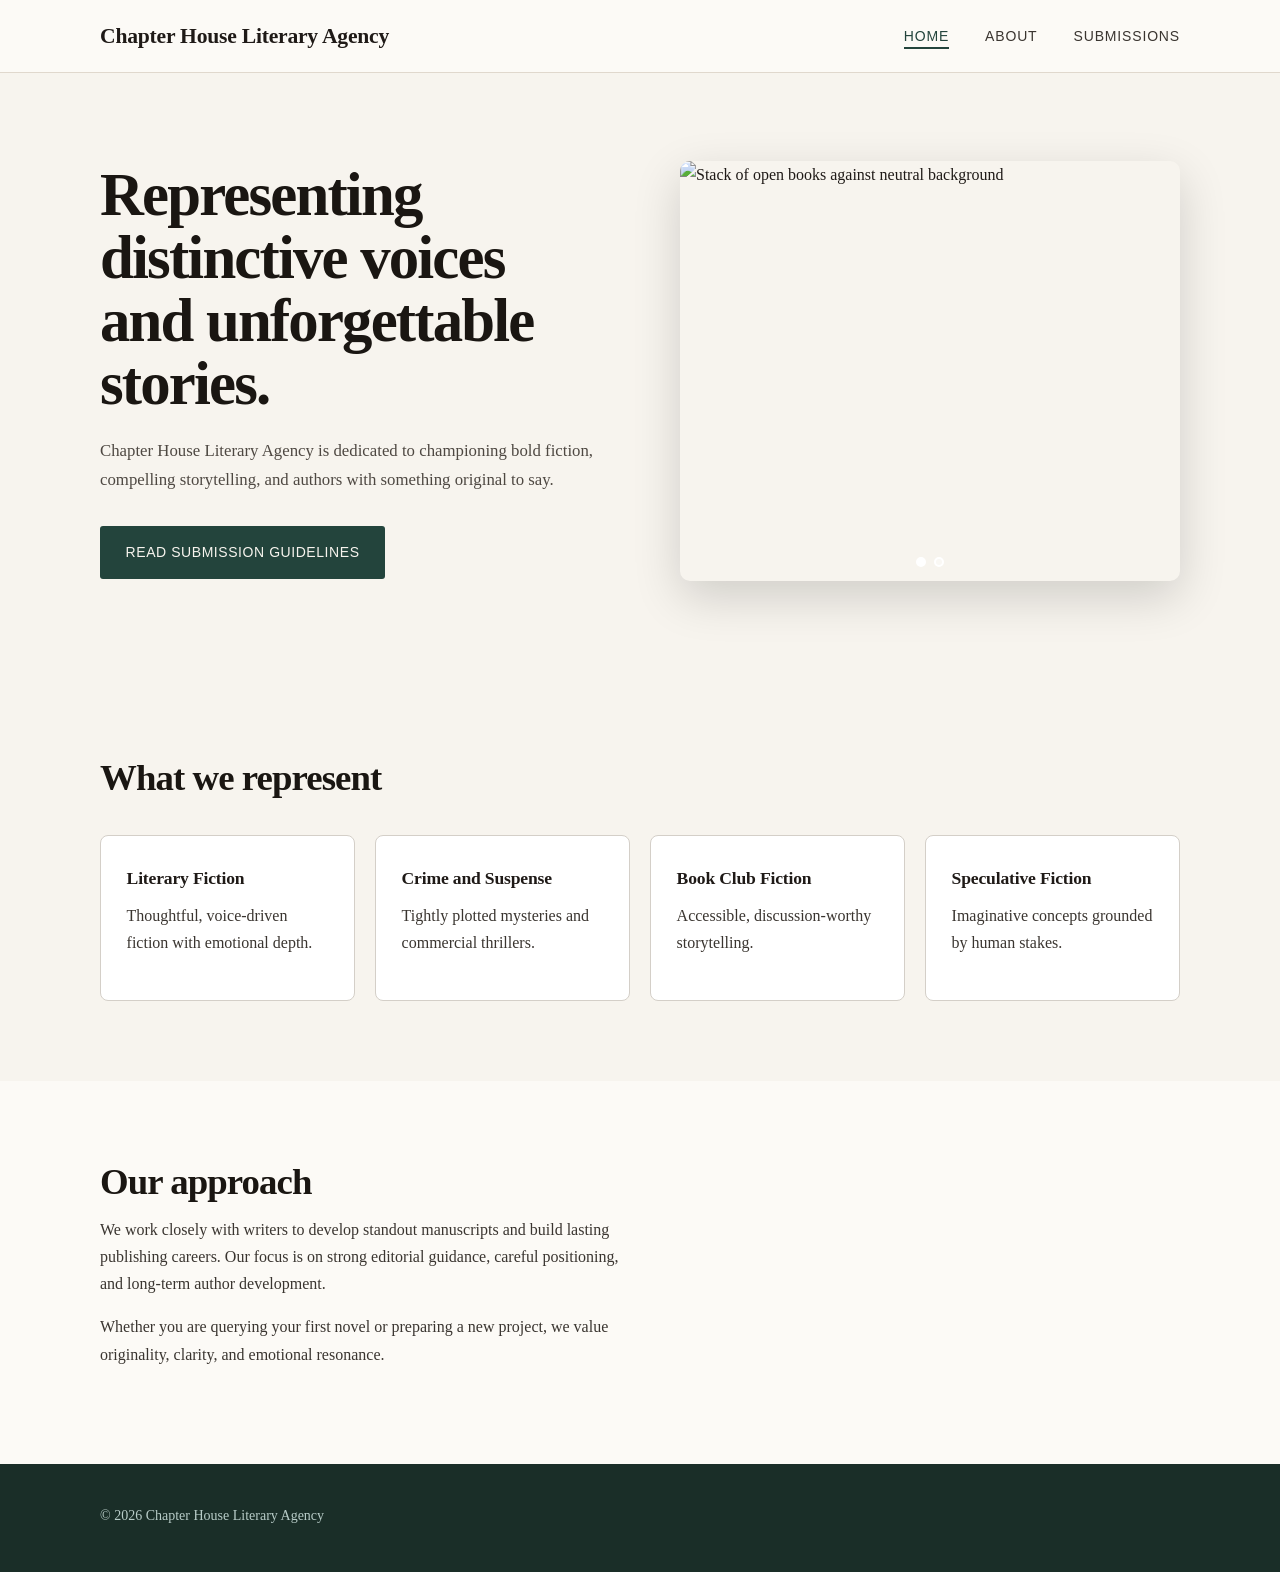
==== index.html @ 73fb73d8 "Add comments for image sources and slideshow logic Added comments for hero images and slideshow scri" ====
<!DOCTYPE html>
<html lang="en">
<head>
  <meta charset="UTF-8">
  <meta name="viewport" content="width=device-width, initial-scale=1.0">
  <title>Chapter House Literary Agency | Home</title>
  <link rel="stylesheet" href="style.css">
</head>
<body>

  <header>
    <div class="container top-bar">
      <div class="site-title">Chapter House Literary Agency</div>
      <nav aria-label="Main navigation">
        <ul>
          <li><a href="index.html" class="active">Home</a></li>
          <li><a href="about.html">About</a></li>
          <li><a href="submissions.html">Submissions</a></li>
        </ul>
      </nav>
    </div>
  </header>

  <main>
    <section class="hero">
      <div class="container hero-layout">
        <div class="hero-text">
          <h1>Representing distinctive voices and unforgettable stories.</h1>
          <p>
            Chapter House Literary Agency is dedicated to championing bold fiction,
            compelling storytelling, and authors with something original to say.
          </p>
          <a class="button" href="submissions.html">Read submission guidelines</a>
        </div>

<!-- Hero images sourced from Unsplash (https://unsplash.com)
       Licensed under the Unsplash Licence — https://unsplash.com/license -->
        
        <div class="slideshow">
          <img class="slide active-slide" src="https://images.unsplash.com/photo-1593430980369-68efc5a5eb34?q=80&w=2085&auto=format&fit=crop" alt="Stack of open books against neutral background">
          <img class="slide" src="https://images.unsplash.com/photo-1543002588-bfa74002ed7e?q=80&w=987&auto=format&fit=crop" alt="Wooden bookshelf full of books">

          <div class="slide-dots">
            <!-- Dot navigation pattern — adapted from:
     W3Schools, "How TO - Slideshow"
     https://www.w3schools.com/howto/howto_js_slideshow.asp -->
            <button class="dot active-dot" onclick="currentSlide(0)" aria-label="Image 1"></button>
            <button class="dot" onclick="currentSlide(1)" aria-label="Image 2"></button>
          </div>
        </div>
      </div>
    </section>

    <section class="section">
      <div class="container">
        <h2>What we represent</h2>
        <div class="card-grid">
          <article class="card">
            <h3>Literary Fiction</h3>
            <p>Thoughtful, voice-driven fiction with emotional depth.</p>
          </article>
          <article class="card">
            <h3>Crime and Suspense</h3>
            <p>Tightly plotted mysteries and commercial thrillers.</p>
          </article>
          <article class="card">
            <h3>Book Club Fiction</h3>
            <p>Accessible, discussion-worthy storytelling.</p>
          </article>
          <article class="card">
            <h3>Speculative Fiction</h3>
            <p>Imaginative concepts grounded by human stakes.</p>
          </article>
        </div>
      </div>
    </section>

    <section class="section">
      <div class="container">
        <h2>Our approach</h2>
        <p>We work closely with writers to develop standout manuscripts and build lasting publishing careers. Our focus is on strong editorial guidance, careful positioning, and long-term author development.</p>
        <p>Whether you are querying your first novel or preparing a new project, we value originality, clarity, and emotional resonance.</p>
      </div>
    </section>
  </main>

  <footer>
    <div class="container">
      <p>&copy; 2026 Chapter House Literary Agency</p>
    </div>
  </footer>

  <!-- Slideshow script — logic adapted from:
     MDN Web Docs, "setInterval()"
     https://developer.mozilla.org/en-US/docs/Web/API/setInterval
     MDN Web Docs, "Element.classList"
     https://developer.mozilla.org/en-US/docs/Web/API/Element/classList -->
  <script>
    let slideIndex = 0;
    const slides = document.querySelectorAll(".slide");
    const dots = document.querySelectorAll(".dot");

    function showSlide(n) {
      slides.forEach(s => s.classList.remove("active-slide"));
      dots.forEach(d => d.classList.remove("active-dot"));

      slideIndex = (n + slides.length) % slides.length;

      slides[slideIndex].classList.add("active-slide");
      dots[slideIndex].classList.add("active-dot");
    }

    function currentSlide(n) {
      showSlide(n);
      slideIndex = n;
    }

    setInterval(() => {
      slideIndex++;
      showSlide(slideIndex);
    }, 5000);
  </script>
</body>
</html>
---- style.css ----
/* ===================================
   Chapter House Literary Agency
   style.css — Full Rebuild
=================================== */

*, *::before, *::after {
  box-sizing: border-box;
  margin: 0;
  padding: 0;
}

body {
  font-family: Georgia, "Times New Roman", serif;
  background-color: #f7f4ee;
  color: #1f1a17;
  line-height: 1.7;
  -webkit-font-smoothing: antialiased;
}

img {
  max-width: 100%;
  display: block;
}

a {
  color: inherit;
  text-decoration: none;
}

.container {
  width: min(88%, 1080px);
  margin-inline: auto;
}


header {
  background-color: #fcfaf6;
  border-bottom: 1px solid #e0d8cd;
  position: sticky;
  top: 0;
  z-index: 100;
}

.top-bar {
  display: flex;
  align-items: center;
  justify-content: space-between;
  flex-wrap: wrap;
  gap: 0.75rem;
  padding: 1.1rem 0;
}

.site-title {
  font-size: 1.35rem;
  font-weight: bold;
  letter-spacing: -0.01em;
  color: #1f1a17;
}


nav ul {
  list-style: none;
  display: flex;
  gap: 2.25rem;
}

nav a {
  font-family: Arial, Helvetica, sans-serif;
  font-size: 0.875rem;
  letter-spacing: 0.06em;
  text-transform: uppercase;
  color: #3a3530;
  border-bottom: 2px solid transparent;
  padding-bottom: 0.15rem;
  transition: border-color 0.18s ease, color 0.18s ease;
}

nav a:hover,
nav a:focus-visible,
nav a.active {
  color: #23443c;
  border-bottom-color: #23443c;
}


.hero {
  padding: 5.5rem 0 6rem;
}

.hero-layout {
  display: grid;
  grid-template-columns: 1fr;
  gap: 3rem;
  align-items: center;
}

.hero-text h1 {
  font-size: clamp(2.4rem, 5vw, 3.8rem);
  line-height: 1.04;
  letter-spacing: -0.03em;
  margin-bottom: 1.25rem;
  color: #1a1612;
}

.hero-text p {
  font-size: 1.05rem;
  color: #4e4842;
  max-width: 36rem;
  margin-bottom: 2rem;
  line-height: 1.75;
}

.button {
  display: inline-block;
  background-color: #23443c;
  color: #f7f4ee;
  padding: 0.9rem 1.6rem;
  border-radius: 3px;
  font-family: Arial, Helvetica, sans-serif;
  font-size: 0.875rem;
  letter-spacing: 0.04em;
  text-transform: uppercase;
  transition: background-color 0.2s ease;
}

.button:hover,
.button:focus-visible {
  background-color: #1a312b;
}


.slideshow {
  position: relative;
  width: 100%;
  max-width: 520px;
  height: 420px;
  margin: 0 auto;
  border-radius: 10px;
  overflow: hidden;
  box-shadow: 0 16px 48px rgba(0, 0, 0, 0.16);
}

.slide {
  position: absolute;
  inset: 0;
  width: 100%;
  height: 100%;
  object-fit: cover;
  opacity: 0;
  z-index: 1;
  transition: opacity 0.9s ease-in-out;
}

.slide.active-slide {
  opacity: 1;
  z-index: 2;
}

.slide-dots {
  position: absolute;
  bottom: 14px;
  left: 50%;
  transform: translateX(-50%);
  display: flex;
  gap: 8px;
  z-index: 3;
}

.dot {
  width: 10px;
  height: 10px;
  border-radius: 50%;
  border: 2px solid #fff;
  background-color: rgba(255,255,255,0.35);
  cursor: pointer;
  padding: 0;
  transition: background-color 0.2s ease;
}

.dot.active-dot {
  background-color: #ffffff;
}


.section {
  padding: 5rem 0;
}

.section + .section {
  background-color: #fcfaf6;
}

h2 {
  font-size: clamp(1.7rem, 3vw, 2.3rem);
  letter-spacing: -0.025em;
  line-height: 1.15;
  margin-bottom: 0.75rem;
  color: #1a1612;
}

h3 {
  font-size: 1.1rem;
  font-weight: bold;
  letter-spacing: -0.01em;
  margin-bottom: 0.5rem;
  color: #1f1a17;
}

p {
  max-width: 66ch;
  margin-bottom: 1rem;
  color: #3a3530;
}


.card-grid {
  display: grid;
  grid-template-columns: 1fr;
  gap: 1.25rem;
  margin-top: 2.25rem;
}

.card {
  background-color: #ffffff;
  border: 1px solid #d4cfc8;
  border-radius: 8px;
  padding: 1.75rem 1.6rem;
  transition: box-shadow 0.2s ease, transform 0.2s ease;
}

.card:hover {
  box-shadow: 0 6px 24px rgba(0,0,0,0.09);
  transform: translateY(-2px);
}


form {
  margin-top: 1.75rem;
  max-width: 660px;
}

label {
  display: block;
  margin-bottom: 0.4rem;
  font-family: Arial, Helvetica, sans-serif;
  font-size: 0.875rem;
  letter-spacing: 0.02em;
  color: #3a3530;
}

input,
textarea {
  width: 100%;
  padding: 0.8rem 1rem;
  margin-bottom: 1.25rem;
  border: 1px solid #c5bdb1;
  border-radius: 4px;
  background-color: #ffffff;
  font: inherit;
  color: #1f1a17;
  transition: border-color 0.18s ease;
}

input:focus,
textarea:focus {
  outline: none;
  border-color: #23443c;
  box-shadow: 0 0 0 3px rgba(35,68,60,0.12);
}

button[type="submit"] {
  background-color: #23443c;
  color: #f7f4ee;
  border: none;
  padding: 0.9rem 1.6rem;
  border-radius: 3px;
  cursor: pointer;
  font-family: Arial, Helvetica, sans-serif;
  font-size: 0.875rem;
  letter-spacing: 0.04em;
  text-transform: uppercase;
  transition: background-color 0.2s ease;
}

button[type="submit"]:hover,
button[type="submit"]:focus-visible {
  background-color: #1a312b;
}


footer {
  background-color: #1a2e28;
  color: #b8ccc8;
  padding: 2.5rem 0;
}

footer p {
  font-size: 0.875rem;
  margin-bottom: 0.25rem;
  max-width: none;
  color: #b8ccc8;
}


@media (min-width: 650px) {
  .card-grid {
    grid-template-columns: repeat(2, 1fr);
  }
}

@media (min-width: 900px) {
  .hero-layout {
    display: grid;
    grid-template-columns: 1fr 1fr;
    gap: 5rem;
    align-items: center;
  }

  .slideshow {
    max-width: 100%;
    height: 420px;
    margin-left: auto;
    margin-right: 0;
  }
}

@media (min-width: 1000px) {
  .card-grid {
    grid-template-columns: repeat(4, 1fr);
  }
}
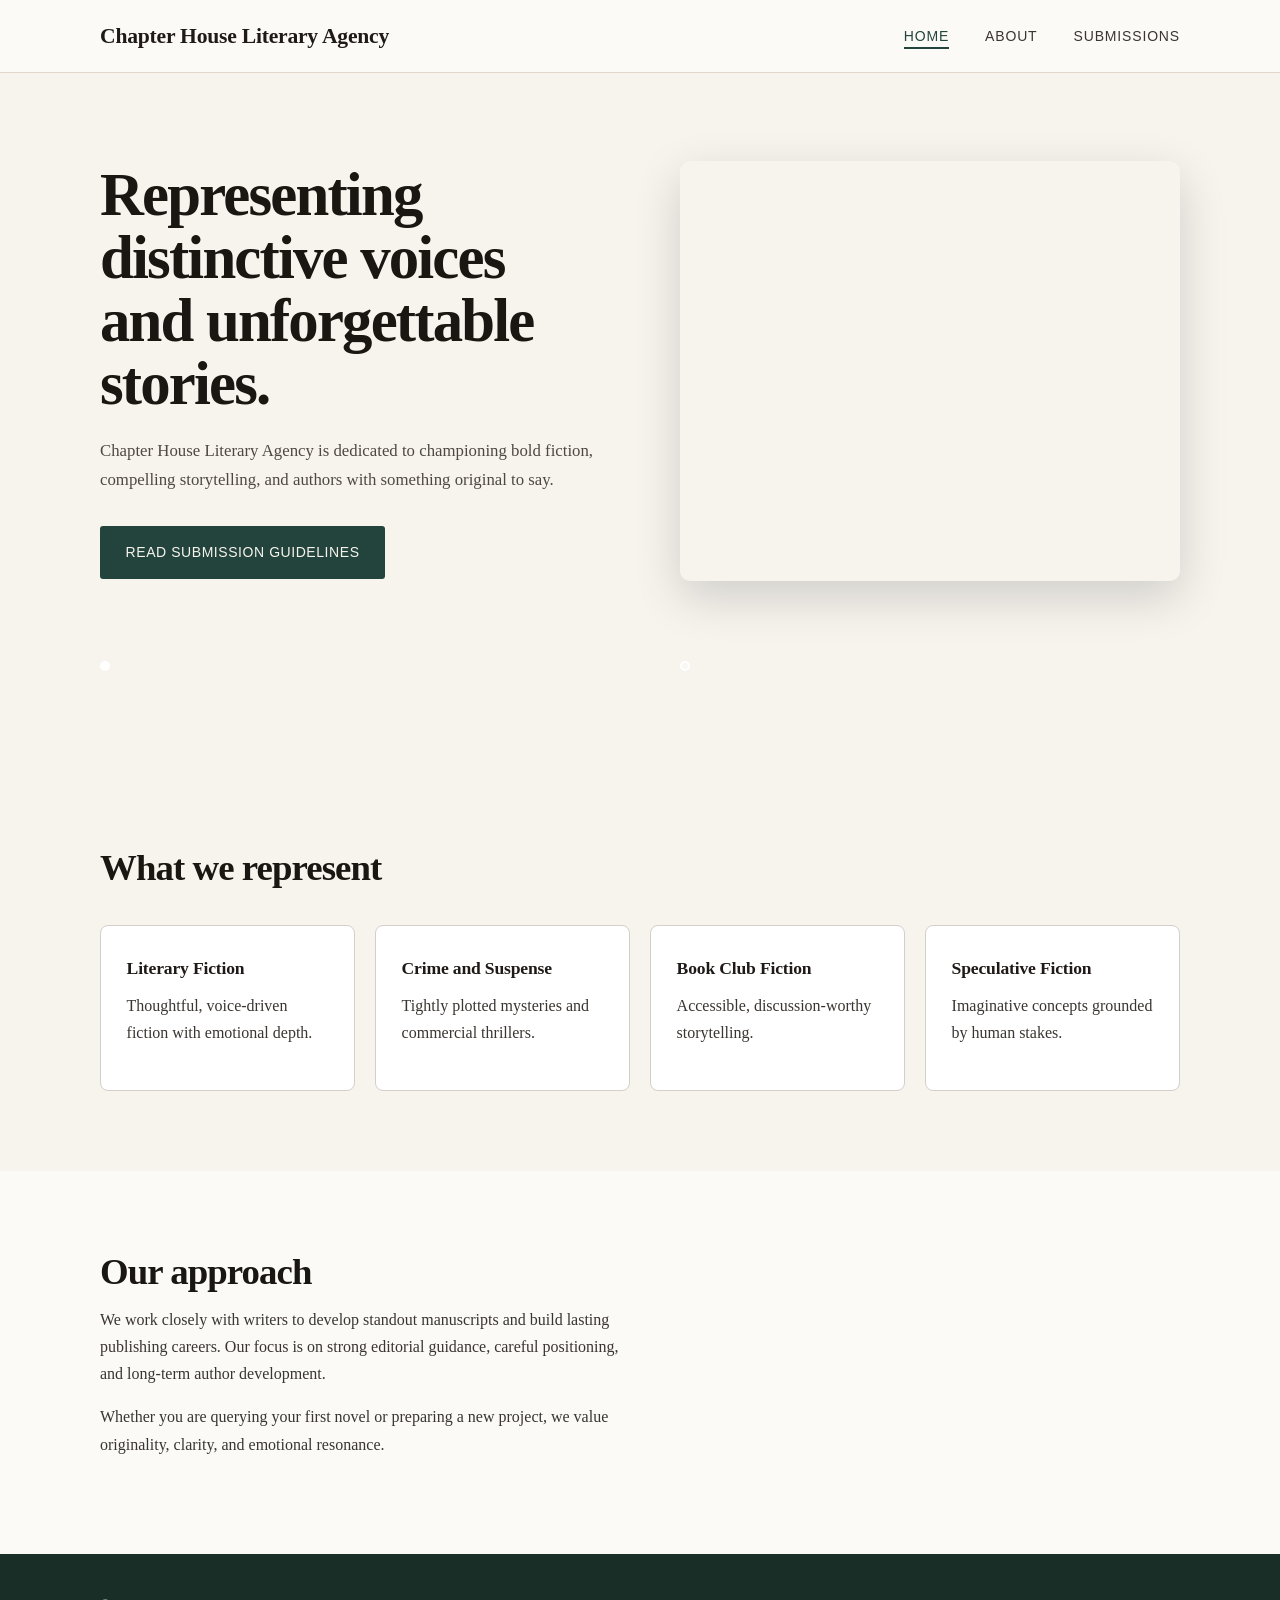
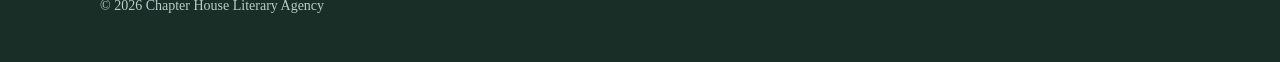
==== commit d7d62cb7: "Refactor slideshow structure in index.html" ====
--- a/index.html
+++ b/index.html
@@ -35,12 +35,12 @@
 
 <!-- Hero images sourced from Unsplash (https://unsplash.com)
        Licensed under the Unsplash Licence — https://unsplash.com/license -->
-        
-        <div class="slideshow">
-          <img class="slide active-slide" src="https://images.unsplash.com/photo-1593430980369-68efc5a5eb34?q=80&w=2085&auto=format&fit=crop" alt="Stack of open books against neutral background">
-          <img class="slide" src="https://images.unsplash.com/photo-1543002588-bfa74002ed7e?q=80&w=987&auto=format&fit=crop" alt="Wooden bookshelf full of books">
-
-          <div class="slide-dots">
+<div class="slideshow">
+  <div class="slides-track">
+    <img class="slide" src="https://images.unsplash.com/photo-1593430980369-68efc5a5eb34?q=80&w=2085&auto=format&fit=crop" alt="Stack of open books against neutral background">
+    <img class="slide" src="https://images.unsplash.com/photo-1543002588-bfa74002ed7e?q=80&w=987&auto=format&fit=crop" alt="Wooden bookshelf full of books">
+  </div>
+</div>
             <!-- Dot navigation pattern — adapted from:
      W3Schools, "How TO - Slideshow"
      https://www.w3schools.com/howto/howto_js_slideshow.asp -->
--- a/style.css
+++ b/style.css
@@ -300,7 +300,10 @@
   max-width: none;
   color: #b8ccc8;
 }
-
+.card:hover {
+  box-shadow: 0 6px 24px rgba(0,0,0,0.09);
+  transform: translateY(-2px);
+}
 
 @media (min-width: 650px) {
   .card-grid {
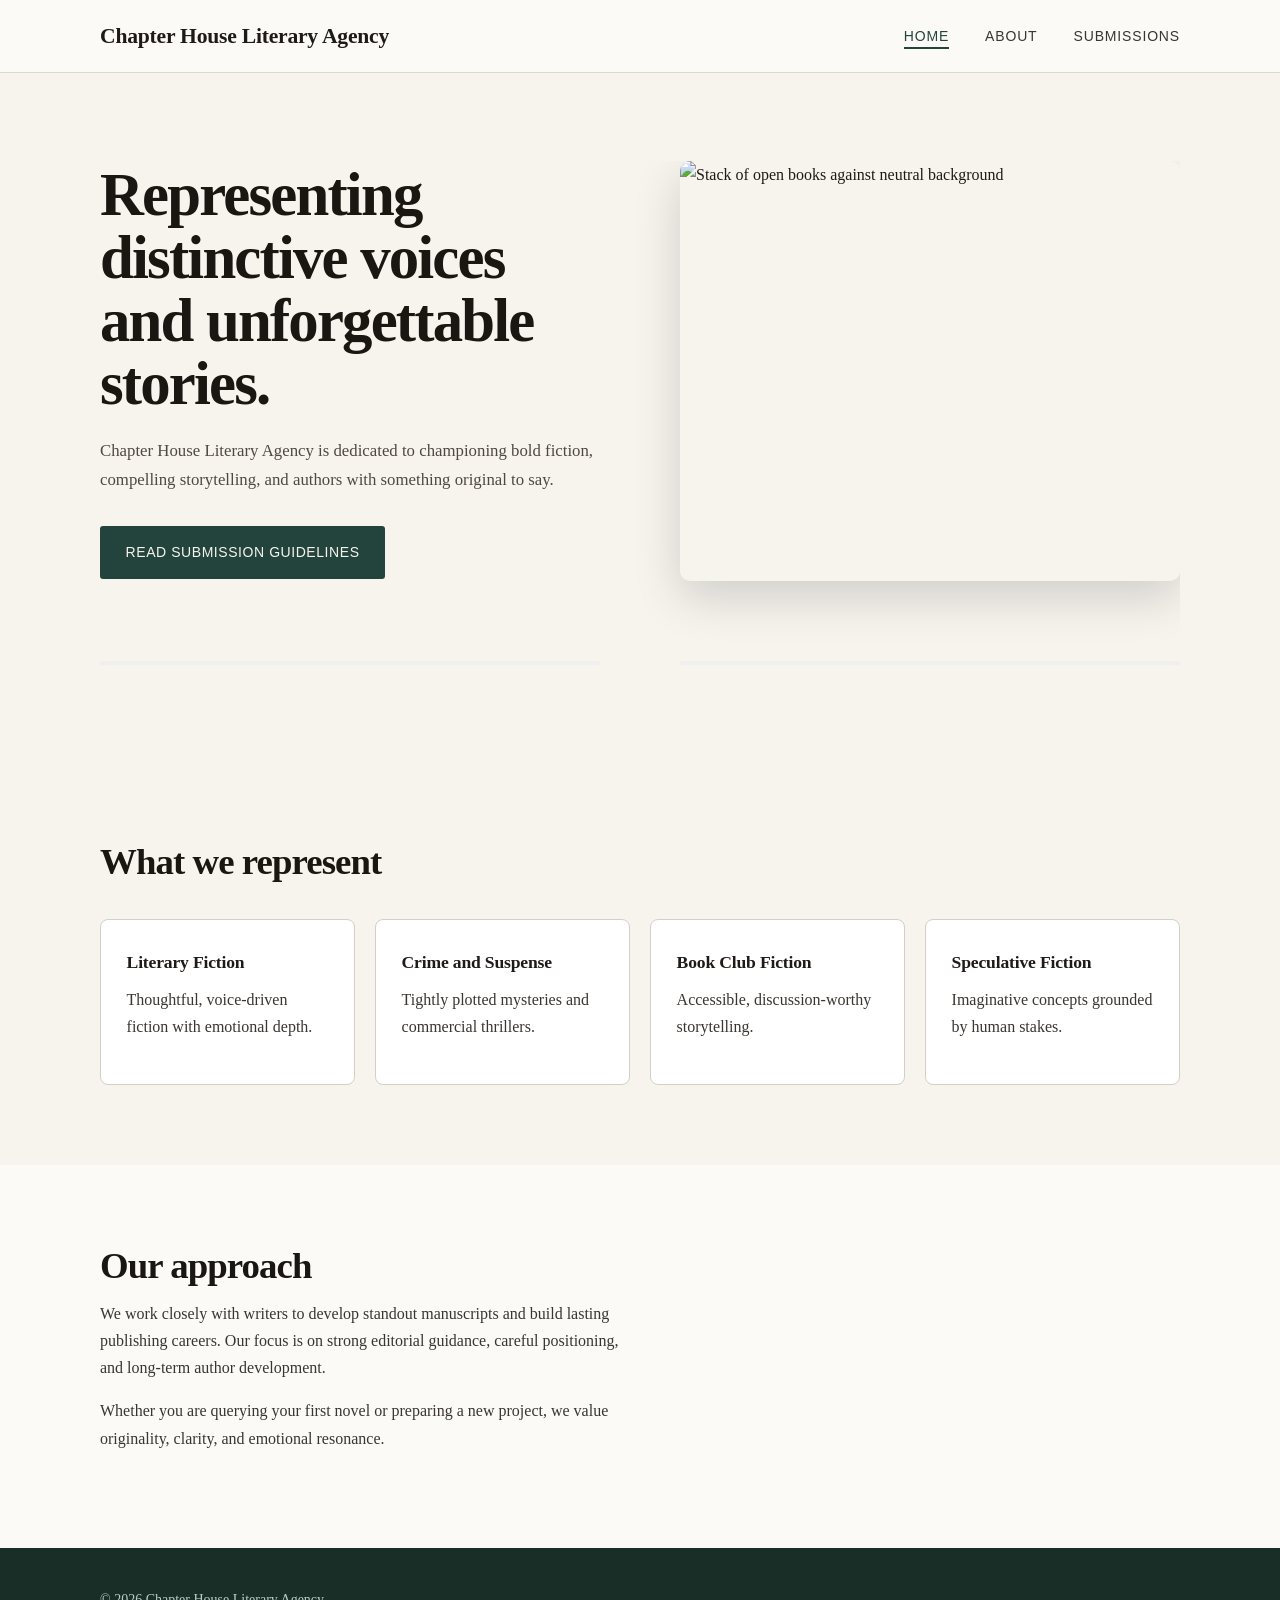
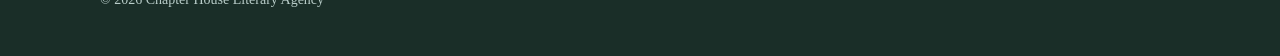
==== commit 249f1c71: "Remove slideshow script from index.html Removed slideshow script and its related comments from index" ====
--- a/index.html
+++ b/index.html
@@ -89,36 +89,5 @@
       <p>&copy; 2026 Chapter House Literary Agency</p>
     </div>
   </footer>
-
-  <!-- Slideshow script — logic adapted from:
-     MDN Web Docs, "setInterval()"
-     https://developer.mozilla.org/en-US/docs/Web/API/setInterval
-     MDN Web Docs, "Element.classList"
-     https://developer.mozilla.org/en-US/docs/Web/API/Element/classList -->
-  <script>
-    let slideIndex = 0;
-    const slides = document.querySelectorAll(".slide");
-    const dots = document.querySelectorAll(".dot");
-
-    function showSlide(n) {
-      slides.forEach(s => s.classList.remove("active-slide"));
-      dots.forEach(d => d.classList.remove("active-dot"));
-
-      slideIndex = (n + slides.length) % slides.length;
-
-      slides[slideIndex].classList.add("active-slide");
-      dots[slideIndex].classList.add("active-dot");
-    }
-
-    function currentSlide(n) {
-      showSlide(n);
-      slideIndex = n;
-    }
-
-    setInterval(() => {
-      slideIndex++;
-      showSlide(slideIndex);
-    }, 5000);
-  </script>
 </body>
 </html>
--- a/style.css
+++ b/style.css
@@ -127,7 +127,6 @@
 .button:focus-visible {
   background-color: #1a312b;
 }
-
 
 .slideshow {
   position: relative;
@@ -139,46 +138,28 @@
   overflow: hidden;
   box-shadow: 0 16px 48px rgba(0, 0, 0, 0.16);
 }
-
-.slide {
-  position: absolute;
-  inset: 0;
-  width: 100%;
+.slides-track {
+  display: flex;
+  width: 200%;
+  height: 100%;
+  animation: slideshow 10s infinite;
+  will-change: transform;
+}
+
+.slides-track .slide {
+  position: relative;
+  width: 50%;
   height: 100%;
   object-fit: cover;
-  opacity: 0;
-  z-index: 1;
-  transition: opacity 0.9s ease-in-out;
-}
-
-.slide.active-slide {
-  opacity: 1;
-  z-index: 2;
-}
-
-.slide-dots {
-  position: absolute;
-  bottom: 14px;
-  left: 50%;
-  transform: translateX(-50%);
-  display: flex;
-  gap: 8px;
-  z-index: 3;
-}
-
-.dot {
-  width: 10px;
-  height: 10px;
-  border-radius: 50%;
-  border: 2px solid #fff;
-  background-color: rgba(255,255,255,0.35);
-  cursor: pointer;
-  padding: 0;
-  transition: background-color 0.2s ease;
-}
-
-.dot.active-dot {
-  background-color: #ffffff;
+  flex-shrink: 0;
+}
+
+@keyframes slideshow {
+  0%   { transform: translateX(0); }
+  45%  { transform: translateX(0); }
+  50%  { transform: translateX(-50%); }
+  95%  { transform: translateX(-50%); }
+  100% { transform: translateX(0); }
 }
 
 
@@ -189,6 +170,7 @@
 .section + .section {
   background-color: #fcfaf6;
 }
+
 
 h2 {
   font-size: clamp(1.7rem, 3vw, 2.3rem);
@@ -304,6 +286,14 @@
   box-shadow: 0 6px 24px rgba(0,0,0,0.09);
   transform: translateY(-2px);
 }
+@media (max-width: 400px) {
+  .hero-text h1 {
+    font-size: 2rem;
+  }
+  nav ul {
+    gap: 1rem;
+  }
+}
 
 @media (min-width: 650px) {
   .card-grid {
@@ -317,6 +307,7 @@
     grid-template-columns: 1fr 1fr;
     gap: 5rem;
     align-items: center;
+    overflow: hidden;
   }
 
   .slideshow {
@@ -324,6 +315,7 @@
     height: 420px;
     margin-left: auto;
     margin-right: 0;
+    overflow: hidden;
   }
 }
 
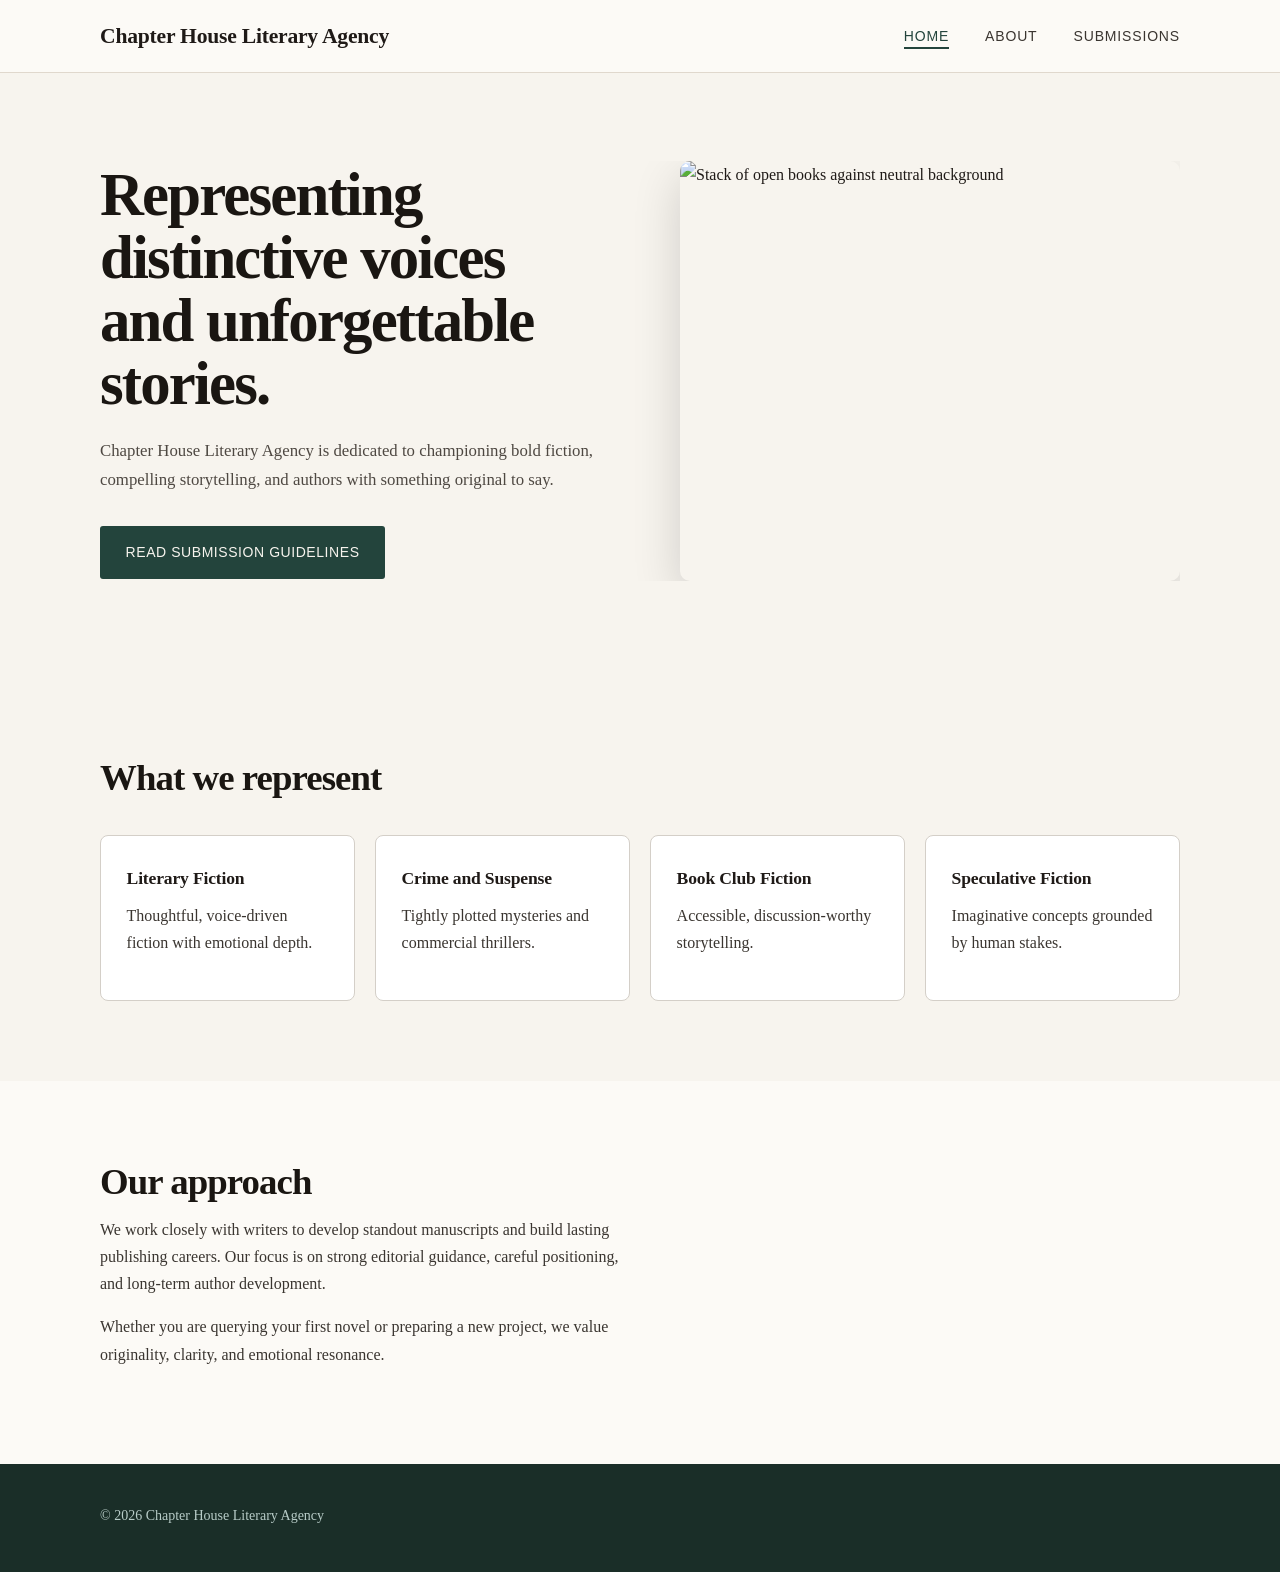
==== commit 4b33d253: "Refactor hero section and slideshow in index.html Reorganized hero section content and updated image" ====
--- a/index.html
+++ b/index.html
@@ -22,32 +22,25 @@
   </header>
 
   <main>
-    <section class="hero">
+       <section class="hero">
       <div class="container hero-layout">
+
         <div class="hero-text">
           <h1>Representing distinctive voices and unforgettable stories.</h1>
-          <p>
-            Chapter House Literary Agency is dedicated to championing bold fiction,
-            compelling storytelling, and authors with something original to say.
-          </p>
+          <p>Chapter House Literary Agency is dedicated to championing bold fiction,
+          compelling storytelling, and authors with something original to say.</p>
           <a class="button" href="submissions.html">Read submission guidelines</a>
         </div>
 
-<!-- Hero images sourced from Unsplash (https://unsplash.com)
-       Licensed under the Unsplash Licence — https://unsplash.com/license -->
-<div class="slideshow">
-  <div class="slides-track">
-    <img class="slide" src="https://images.unsplash.com/photo-1593430980369-68efc5a5eb34?q=80&w=2085&auto=format&fit=crop" alt="Stack of open books against neutral background">
-    <img class="slide" src="https://images.unsplash.com/photo-1543002588-bfa74002ed7e?q=80&w=987&auto=format&fit=crop" alt="Wooden bookshelf full of books">
-  </div>
-</div>
-            <!-- Dot navigation pattern — adapted from:
-     W3Schools, "How TO - Slideshow"
-     https://www.w3schools.com/howto/howto_js_slideshow.asp -->
-            <button class="dot active-dot" onclick="currentSlide(0)" aria-label="Image 1"></button>
-            <button class="dot" onclick="currentSlide(1)" aria-label="Image 2"></button>
+        <!-- Hero images sourced from Unsplash (https://unsplash.com)
+             Licensed under the Unsplash Licence — https://unsplash.com/license -->
+        <div class="slideshow">
+          <div class="slides-track">
+            <img class="slide" src="https://images.unsplash.com/photo-1593430980369-68efc5a5eb34?q=80&w=2085&auto=format&fit=crop" alt="Stack of open books against neutral background">
+            <img class="slide" src="https://images.unsplash.com/photo-1543002588-bfa74002ed7e?q=80&w=987&auto=format&fit=crop" alt="Wooden bookshelf full of books">
           </div>
         </div>
+
       </div>
     </section>
 
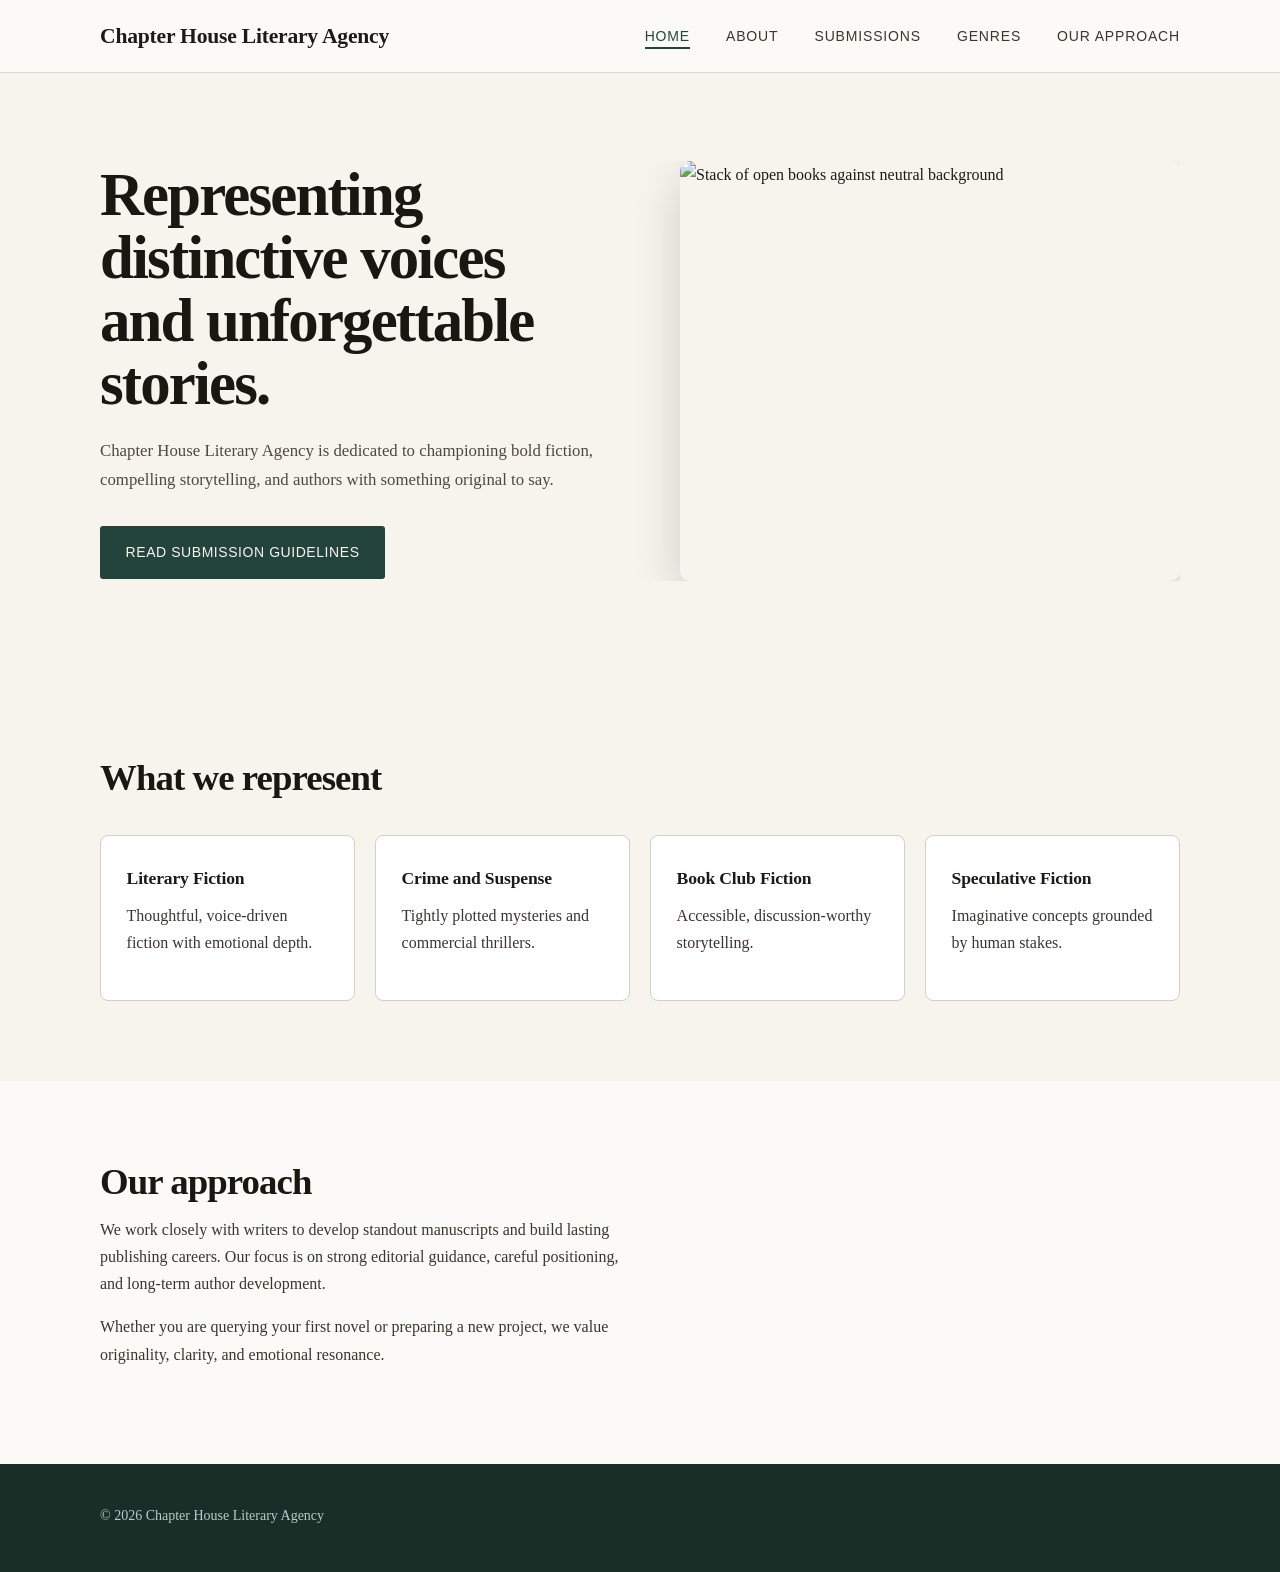
==== commit dfed5693: "Change site title to a link and add navigation items" ====
--- a/index.html
+++ b/index.html
@@ -10,12 +10,15 @@
 
   <header>
     <div class="container top-bar">
-      <div class="site-title">Chapter House Literary Agency</div>
+      <a href="index.html" class="site-title">Chapter House Literary Agency</a>
+
       <nav aria-label="Main navigation">
         <ul>
           <li><a href="index.html" class="active">Home</a></li>
           <li><a href="about.html">About</a></li>
           <li><a href="submissions.html">Submissions</a></li>
+          <li><a href="#genres">Genres</a></li>
+          <li><a href="#approach">Our Approach</a></li>
         </ul>
       </nav>
     </div>
--- a/style.css
+++ b/style.css
@@ -25,6 +25,11 @@
 a {
   color: inherit;
   text-decoration: none;
+}
+
+.external-link {
+  color: blue;
+  text-decoration: underline;
 }
 
 .container {
@@ -201,7 +206,6 @@
   gap: 1.25rem;
   margin-top: 2.25rem;
 }
-
 .card {
   background-color: #ffffff;
   border: 1px solid #d4cfc8;
@@ -214,7 +218,6 @@
   box-shadow: 0 6px 24px rgba(0,0,0,0.09);
   transform: translateY(-2px);
 }
-
 
 form {
   margin-top: 1.75rem;
@@ -282,10 +285,26 @@
   max-width: none;
   color: #b8ccc8;
 }
-.card:hover {
-  box-shadow: 0 6px 24px rgba(0,0,0,0.09);
-  transform: translateY(-2px);
-}
+
+.genre-list {
+  list-style: none;
+  margin-top: 1.5rem;
+  border-top: 1px solid #e0d8cd;
+}
+
+.genre-list li {
+  padding: 0.75rem 0;
+  border-bottom: 1px solid #e0d8cd;
+  color: #3a3530;
+  font-size: 1rem;
+}
+
+.not-seeking {
+  margin-top: 3rem;
+  padding-top: 2rem;
+  border-top: 1px solid #e0d8cd;
+}
+
 @media (max-width: 400px) {
   .hero-text h1 {
     font-size: 2rem;
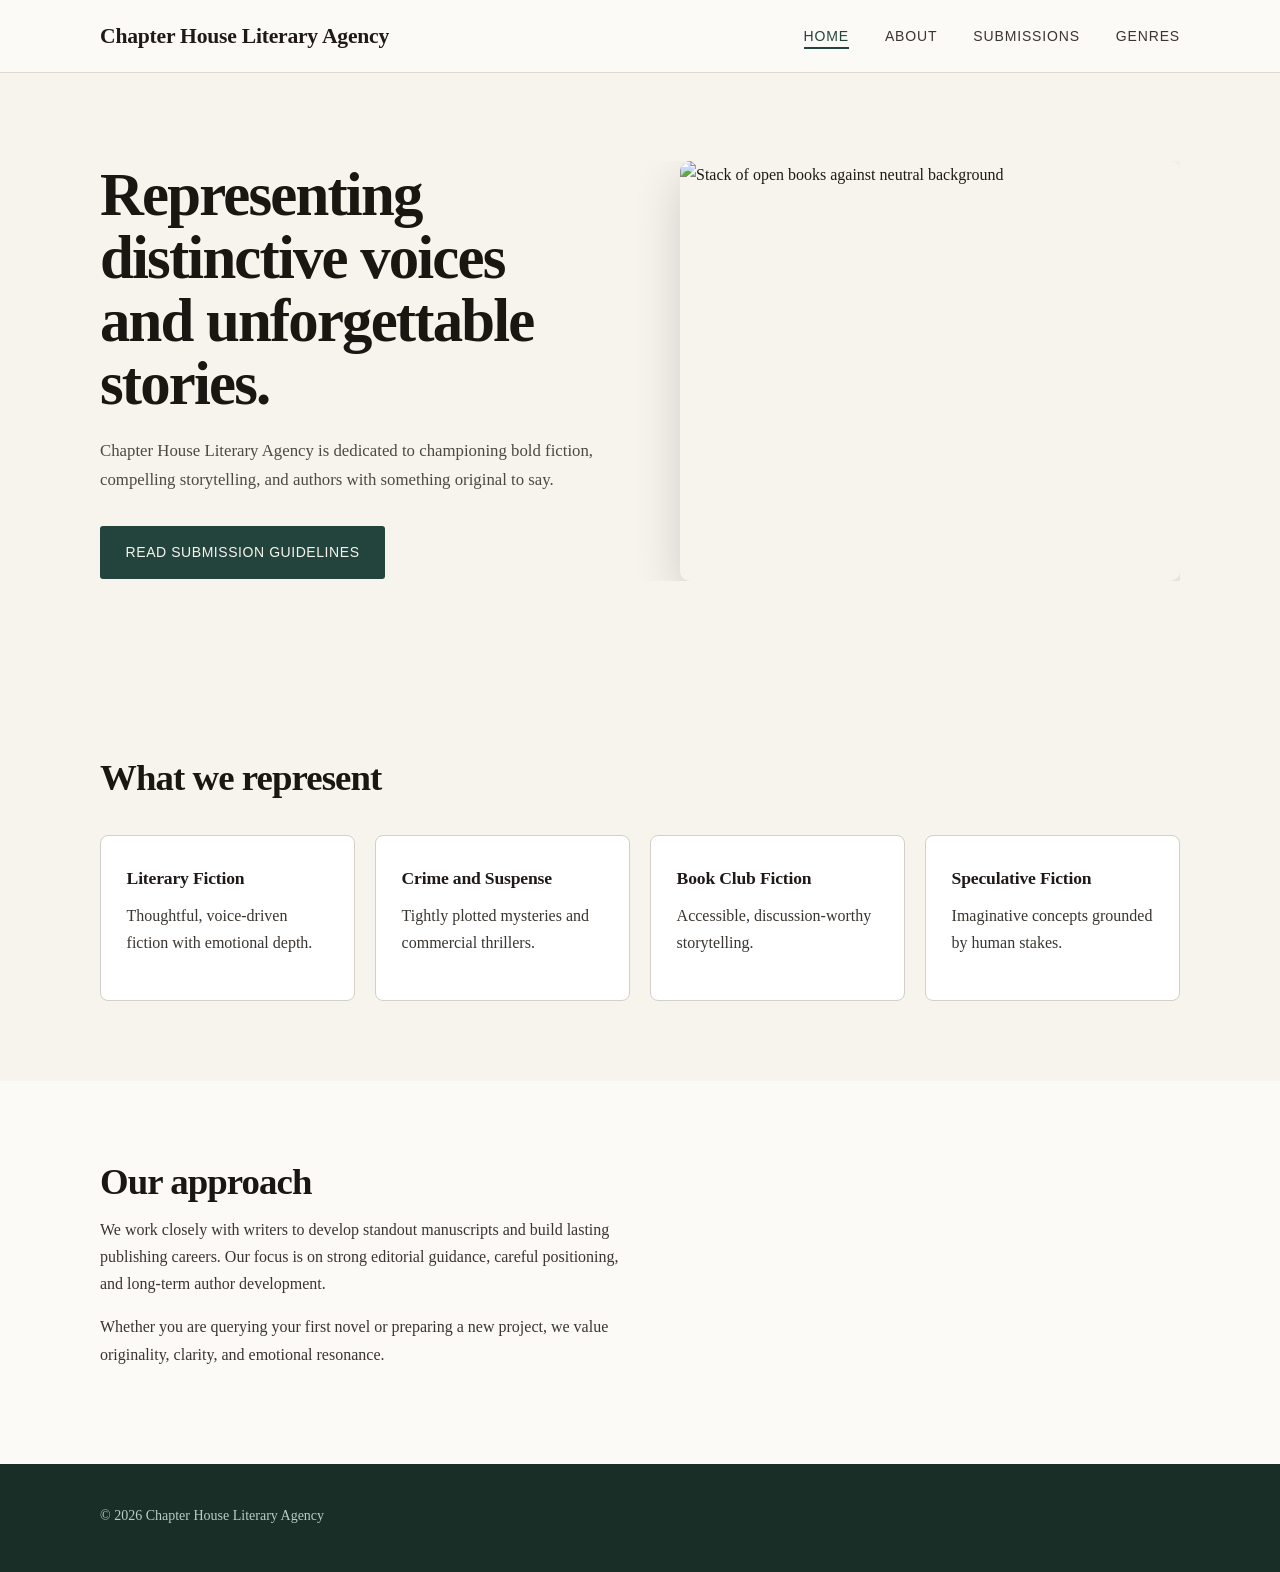
==== commit a03126a8: "Remove 'Our Approach' link from navigation" ====
--- a/index.html
+++ b/index.html
@@ -18,7 +18,6 @@
           <li><a href="about.html">About</a></li>
           <li><a href="submissions.html">Submissions</a></li>
           <li><a href="#genres">Genres</a></li>
-          <li><a href="#approach">Our Approach</a></li>
         </ul>
       </nav>
     </div>
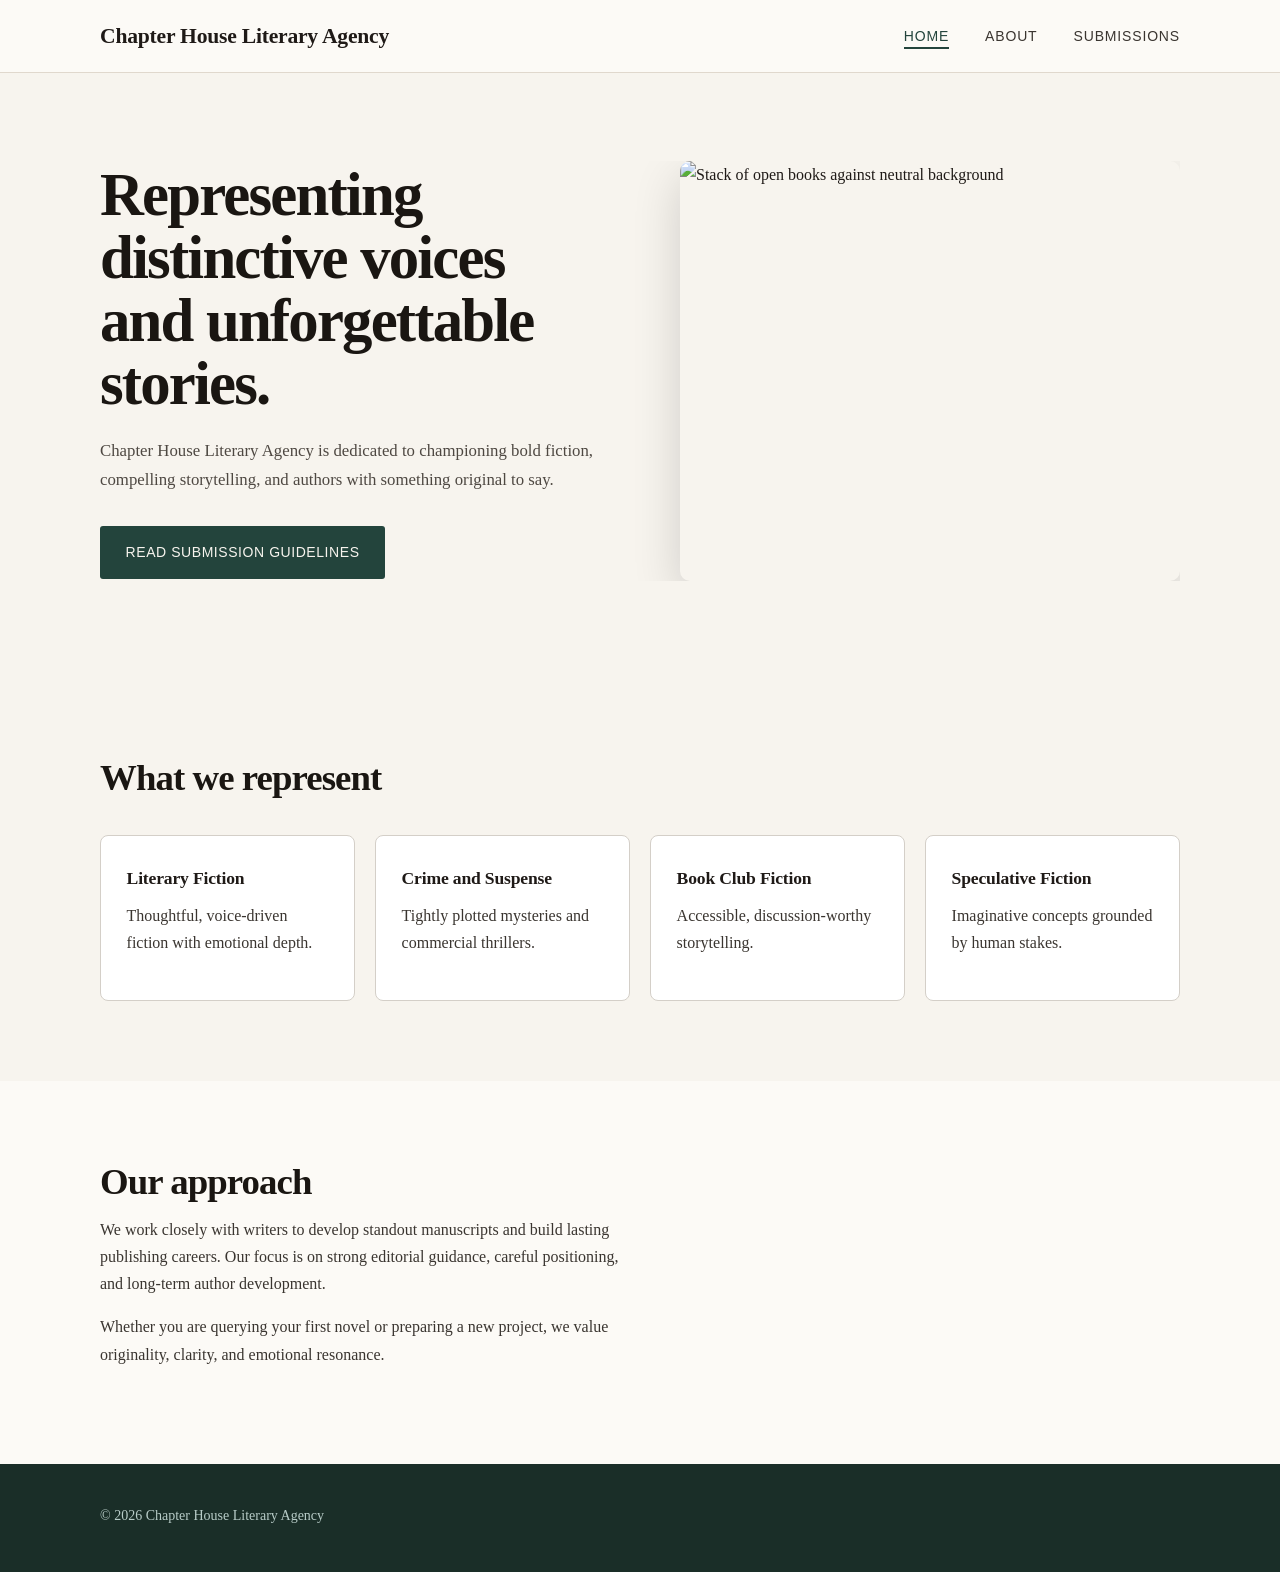
==== commit 5c6ccb18: "Remove Genres link from navigation Removed the Genres link from the navigation menu." ====
--- a/index.html
+++ b/index.html
@@ -17,7 +17,6 @@
           <li><a href="index.html" class="active">Home</a></li>
           <li><a href="about.html">About</a></li>
           <li><a href="submissions.html">Submissions</a></li>
-          <li><a href="#genres">Genres</a></li>
         </ul>
       </nav>
     </div>
